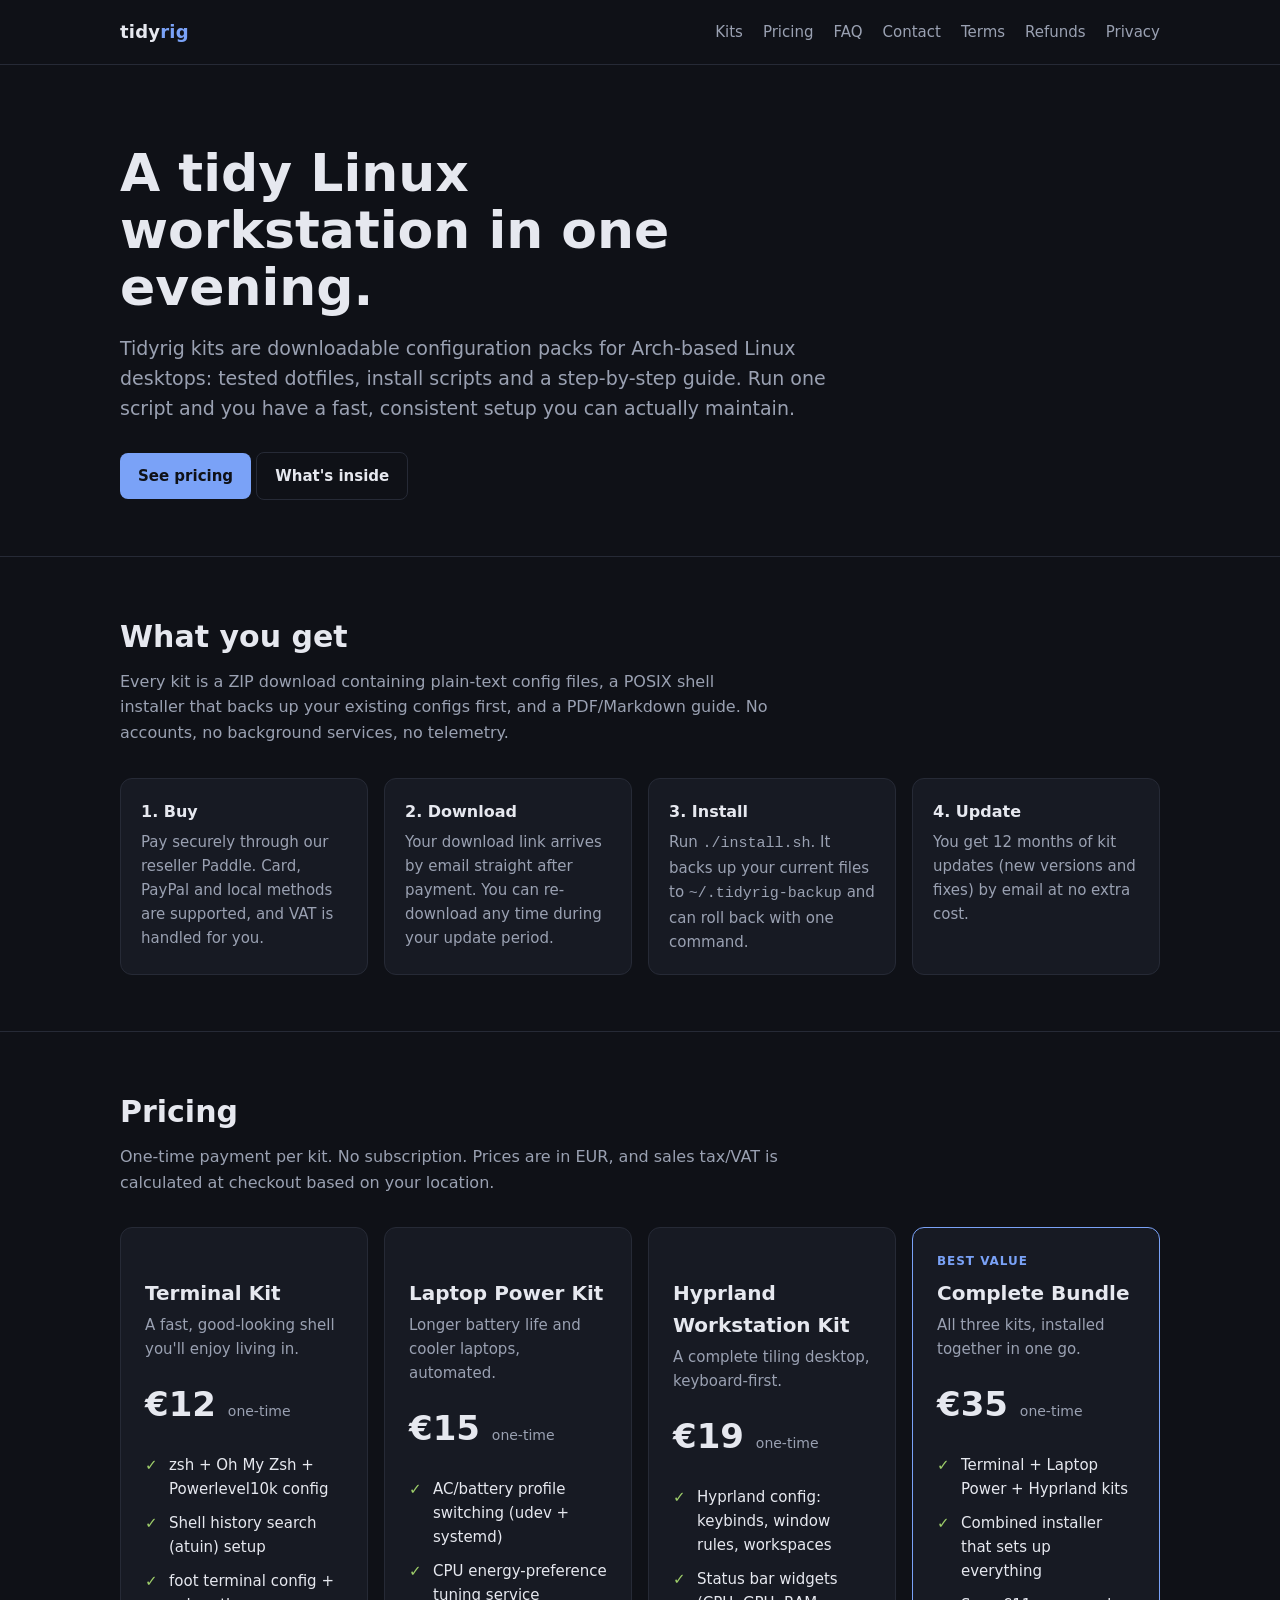
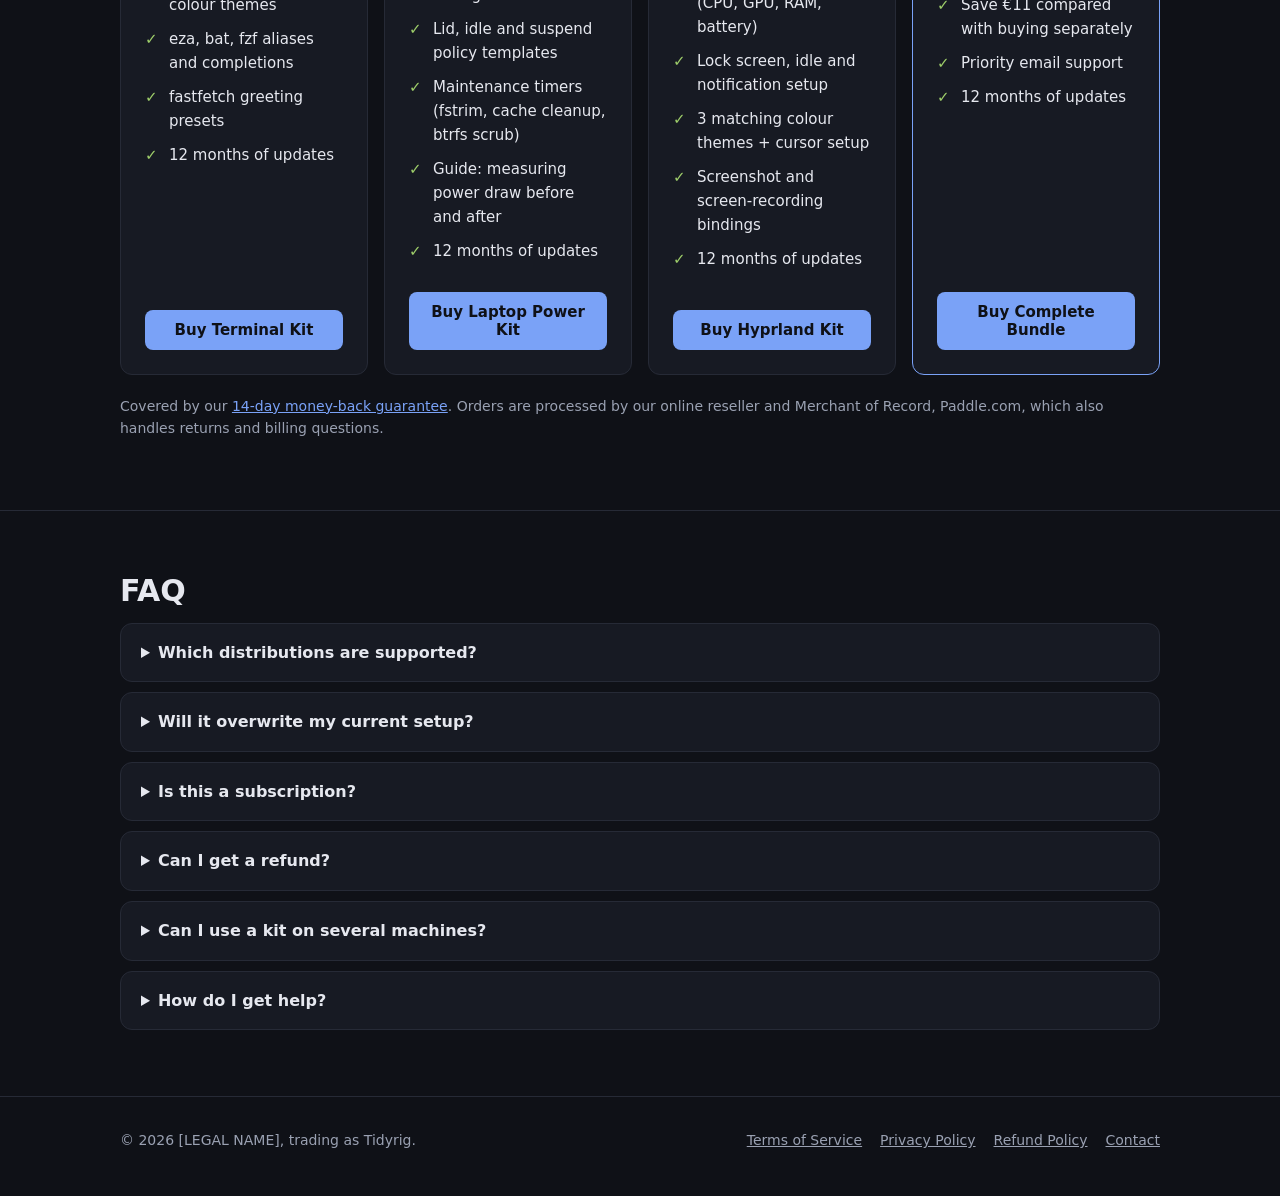
==== index.html @ 81fbdaa1 "Tidyrig storefront: kits, pricing, terms, privacy, refund, contact Co-Authored-By: Claude Opus 5.5 <" ====
<!doctype html>
<html lang="en">
<head>
<meta charset="utf-8">
<meta name="viewport" content="width=device-width, initial-scale=1">
<title>Tidyrig: ready-made Linux workstation setup kits</title>
<meta name="description" content="Downloadable, documented setup kits for Linux desktops: Hyprland workstation, terminal and laptop power configs, with install scripts.">
<link rel="stylesheet" href="style.css">
<link rel="icon" href="data:image/svg+xml,<svg xmlns='http://www.w3.org/2000/svg' viewBox='0 0 100 100'><rect width='100' height='100' rx='20' fill='%237aa2f7'/><text x='50' y='68' font-size='56' text-anchor='middle' font-family='monospace' fill='%230f1117'>t</text></svg>">
</head>
<body>
<header class="site">
  <div class="wrap">
    <a class="brand" href="index.html">tidy<span>rig</span></a>
    <nav class="top">
      <a href="#kits">Kits</a>
      <a href="#pricing">Pricing</a>
      <a href="#faq">FAQ</a>
      <a href="contact.html">Contact</a>
      <a href="terms.html">Terms</a>
      <a href="refund.html">Refunds</a>
      <a href="privacy.html">Privacy</a>
    </nav>
  </div>
</header>

<main>
  <div class="wrap hero">
    <h1>A tidy Linux workstation in one evening.</h1>
    <p class="lead">Tidyrig kits are downloadable configuration packs for Arch-based Linux desktops: tested dotfiles, install scripts and a step-by-step guide. Run one script and you have a fast, consistent setup you can actually maintain.</p>
    <a class="btn" href="#pricing">See pricing</a>
    <a class="btn ghost" href="#kits">What's inside</a>
  </div>

  <section id="kits">
    <div class="wrap">
      <h2>What you get</h2>
      <p class="sub">Every kit is a ZIP download containing plain-text config files, a POSIX shell installer that backs up your existing configs first, and a PDF/Markdown guide. No accounts, no background services, no telemetry.</p>
      <div class="steps">
        <div class="step"><b>1. Buy</b><p>Pay securely through our reseller Paddle. Card, PayPal and local methods are supported, and VAT is handled for you.</p></div>
        <div class="step"><b>2. Download</b><p>Your download link arrives by email straight after payment. You can re-download any time during your update period.</p></div>
        <div class="step"><b>3. Install</b><p>Run <span class="code">./install.sh</span>. It backs up your current files to <span class="code">~/.tidyrig-backup</span> and can roll back with one command.</p></div>
        <div class="step"><b>4. Update</b><p>You get 12 months of kit updates (new versions and fixes) by email at no extra cost.</p></div>
      </div>
    </div>
  </section>

  <section id="pricing">
    <div class="wrap">
      <h2>Pricing</h2>
      <p class="sub">One-time payment per kit. No subscription. Prices are in EUR, and sales tax/VAT is calculated at checkout based on your location.</p>
      <div class="grid">
        <div class="card">
          <div class="tag">&nbsp;</div>
          <h3>Terminal Kit</h3>
          <p class="desc">A fast, good-looking shell you'll enjoy living in.</p>
          <p class="price">€12 <small>one-time</small></p>
          <ul>
            <li>zsh + Oh My Zsh + Powerlevel10k config</li>
            <li>Shell history search (atuin) setup</li>
            <li>foot terminal config + colour themes</li>
            <li>eza, bat, fzf aliases and completions</li>
            <li>fastfetch greeting presets</li>
            <li>12 months of updates</li>
          </ul>
          <button class="btn" data-kit="terminal">Buy Terminal Kit</button>
        </div>
        <div class="card">
          <div class="tag">&nbsp;</div>
          <h3>Laptop Power Kit</h3>
          <p class="desc">Longer battery life and cooler laptops, automated.</p>
          <p class="price">€15 <small>one-time</small></p>
          <ul>
            <li>AC/battery profile switching (udev + systemd)</li>
            <li>CPU energy-preference tuning service</li>
            <li>Lid, idle and suspend policy templates</li>
            <li>Maintenance timers (fstrim, cache cleanup, btrfs scrub)</li>
            <li>Guide: measuring power draw before and after</li>
            <li>12 months of updates</li>
          </ul>
          <button class="btn" data-kit="power">Buy Laptop Power Kit</button>
        </div>
        <div class="card">
          <div class="tag">&nbsp;</div>
          <h3>Hyprland Workstation Kit</h3>
          <p class="desc">A complete tiling desktop, keyboard-first.</p>
          <p class="price">€19 <small>one-time</small></p>
          <ul>
            <li>Hyprland config: keybinds, window rules, workspaces</li>
            <li>Status bar widgets (CPU, GPU, RAM, battery)</li>
            <li>Lock screen, idle and notification setup</li>
            <li>3 matching colour themes + cursor setup</li>
            <li>Screenshot and screen-recording bindings</li>
            <li>12 months of updates</li>
          </ul>
          <button class="btn" data-kit="hyprland">Buy Hyprland Kit</button>
        </div>
        <div class="card featured">
          <div class="tag">Best value</div>
          <h3>Complete Bundle</h3>
          <p class="desc">All three kits, installed together in one go.</p>
          <p class="price">€35 <small>one-time</small></p>
          <ul>
            <li>Terminal + Laptop Power + Hyprland kits</li>
            <li>Combined installer that sets up everything</li>
            <li>Save €11 compared with buying separately</li>
            <li>Priority email support</li>
            <li>12 months of updates</li>
          </ul>
          <button class="btn" data-kit="bundle">Buy Complete Bundle</button>
        </div>
      </div>
      <p class="note">Covered by our <a href="refund.html">14-day money-back guarantee</a>. Orders are processed by our online reseller and Merchant of Record, Paddle.com, which also handles returns and billing questions.</p>
    </div>
  </section>

  <section id="faq">
    <div class="wrap">
      <h2>FAQ</h2>
      <details><summary>Which distributions are supported?</summary><p>The kits are built and tested on Arch Linux and Arch-based distributions (such as Omarchy, EndeavourOS and CachyOS). Most files work on other distributions, but the installer assumes <span class="code">pacman</span>.</p></details>
      <details><summary>Will it overwrite my current setup?</summary><p>No. The installer copies your existing files to <span class="code">~/.tidyrig-backup/&lt;date&gt;</span> before it changes anything, and <span class="code">./install.sh --restore</span> puts them back.</p></details>
      <details><summary>Is this a subscription?</summary><p>No. You pay once per kit. That includes 12 months of updates, and you keep the files forever.</p></details>
      <details><summary>Can I get a refund?</summary><p>Yes. Ask within 14 days of purchase for a full refund, no questions asked. See the <a href="refund.html">refund policy</a>.</p></details>
      <details><summary>Can I use a kit on several machines?</summary><p>Yes. Your personal licence covers all machines you personally use. See the <a href="terms.html">terms</a> for details.</p></details>
      <details><summary>How do I get help?</summary><p>Email us via the <a href="contact.html">contact page</a>. We usually reply within 2 business days.</p></details>
    </div>
  </section>
</main>

<footer class="site">
  <div class="wrap">
    <div>© 2026 [LEGAL NAME], trading as Tidyrig.</div>
    <nav>
      <a href="terms.html">Terms of Service</a>
      <a href="privacy.html">Privacy Policy</a>
      <a href="refund.html">Refund Policy</a>
      <a href="contact.html">Contact</a>
    </nav>
  </div>
</footer>
<script src="checkout.js"></script>
</body>
</html>
---- style.css ----
:root {
  --bg: #0f1117;
  --panel: #171a23;
  --line: #262a36;
  --text: #e6e8ef;
  --muted: #9aa1b2;
  --accent: #7aa2f7;
  --accent-ink: #0f1117;
  --ok: #9ece6a;
  --radius: 12px;
  --max: 1080px;
}
* { box-sizing: border-box; }
html { scroll-behavior: smooth; }
body {
  margin: 0;
  background: var(--bg);
  color: var(--text);
  font: 16px/1.6 ui-sans-serif, system-ui, -apple-system, "Segoe UI", Roboto, "Helvetica Neue", Arial, sans-serif;
}
a { color: var(--accent); }
.wrap { max-width: var(--max); margin: 0 auto; padding: 0 20px; }

/* header */
header.site { border-bottom: 1px solid var(--line); }
header.site .wrap { display: flex; align-items: center; justify-content: space-between; gap: 16px; height: 64px; }
.brand { color: var(--text); text-decoration: none; font-weight: 700; font-size: 18px; letter-spacing: .2px; }
.brand span { color: var(--accent); }
nav.top { display: flex; gap: 20px; flex-wrap: wrap; }
nav.top a { color: var(--muted); text-decoration: none; font-size: 15px; }
nav.top a:hover { color: var(--text); }

/* hero */
.hero { padding: 80px 20px 56px; }
.hero h1 { font-size: clamp(32px, 5vw, 52px); line-height: 1.1; margin: 0 0 16px; max-width: 16ch; }
.hero p.lead { color: var(--muted); font-size: 19px; max-width: 60ch; margin: 0 0 28px; }
.code { font-family: ui-monospace, "JetBrains Mono", Menlo, Consolas, monospace; }

.btn {
  display: inline-block; border: 0; cursor: pointer;
  background: var(--accent); color: var(--accent-ink);
  padding: 11px 18px; border-radius: 8px; font-weight: 600; font-size: 15px;
  text-decoration: none; font-family: inherit;
}
.btn:hover { filter: brightness(1.08); }
.btn.ghost { background: transparent; color: var(--text); border: 1px solid var(--line); }

section { padding: 56px 0; border-top: 1px solid var(--line); }
section h2 { font-size: 30px; margin: 0 0 8px; }
section p.sub { color: var(--muted); margin: 0 0 32px; max-width: 65ch; }

/* steps */
.steps { display: grid; grid-template-columns: repeat(auto-fit, minmax(220px, 1fr)); gap: 16px; }
.step { background: var(--panel); border: 1px solid var(--line); border-radius: var(--radius); padding: 20px; }
.step b { display: block; margin-bottom: 6px; }
.step p { margin: 0; color: var(--muted); font-size: 15px; }

/* pricing */
.grid { display: grid; grid-template-columns: repeat(auto-fit, minmax(240px, 1fr)); gap: 16px; }
.card {
  background: var(--panel); border: 1px solid var(--line); border-radius: var(--radius);
  padding: 24px; display: flex; flex-direction: column;
}
.card.featured { border-color: var(--accent); }
.card .tag { font-size: 12px; text-transform: uppercase; letter-spacing: .08em; color: var(--accent); font-weight: 700; min-height: 18px; }
.card h3 { margin: 6px 0 4px; font-size: 20px; }
.card .desc { color: var(--muted); font-size: 15px; margin: 0 0 16px; }
.price { font-size: 34px; font-weight: 700; margin: 0; }
.price small { font-size: 14px; color: var(--muted); font-weight: 400; }
.card ul { list-style: none; padding: 0; margin: 16px 0 24px; font-size: 15px; flex: 1; }
.card li { padding: 5px 0 5px 24px; position: relative; }
.card li::before { content: "✓"; position: absolute; left: 0; color: var(--ok); font-weight: 700; }
.card .btn { text-align: center; }
.note { color: var(--muted); font-size: 14px; margin-top: 20px; }

/* faq */
details { background: var(--panel); border: 1px solid var(--line); border-radius: var(--radius); padding: 16px 20px; margin-bottom: 10px; }
summary { cursor: pointer; font-weight: 600; }
details p { color: var(--muted); margin: 10px 0 0; }

/* legal pages */
.legal { padding: 56px 0 72px; max-width: 760px; }
.legal h1 { font-size: 36px; margin: 0 0 4px; }
.legal .updated { color: var(--muted); margin: 0 0 32px; }
.legal h2 { font-size: 21px; margin: 32px 0 8px; }
.legal p, .legal li { color: #cfd3de; }

/* footer */
footer.site { border-top: 1px solid var(--line); padding: 32px 0 48px; color: var(--muted); font-size: 14px; }
footer.site .wrap { display: flex; justify-content: space-between; gap: 20px; flex-wrap: wrap; }
footer.site nav { display: flex; gap: 18px; flex-wrap: wrap; }
footer.site a { color: var(--muted); }
footer.site a:hover { color: var(--text); }

@media (max-width: 720px) {
  header.site .wrap { height: auto; flex-direction: column; align-items: flex-start; padding-top: 14px; padding-bottom: 14px; gap: 8px; }
  nav.top { gap: 6px 16px; }
  .hero { padding-top: 48px; }
}
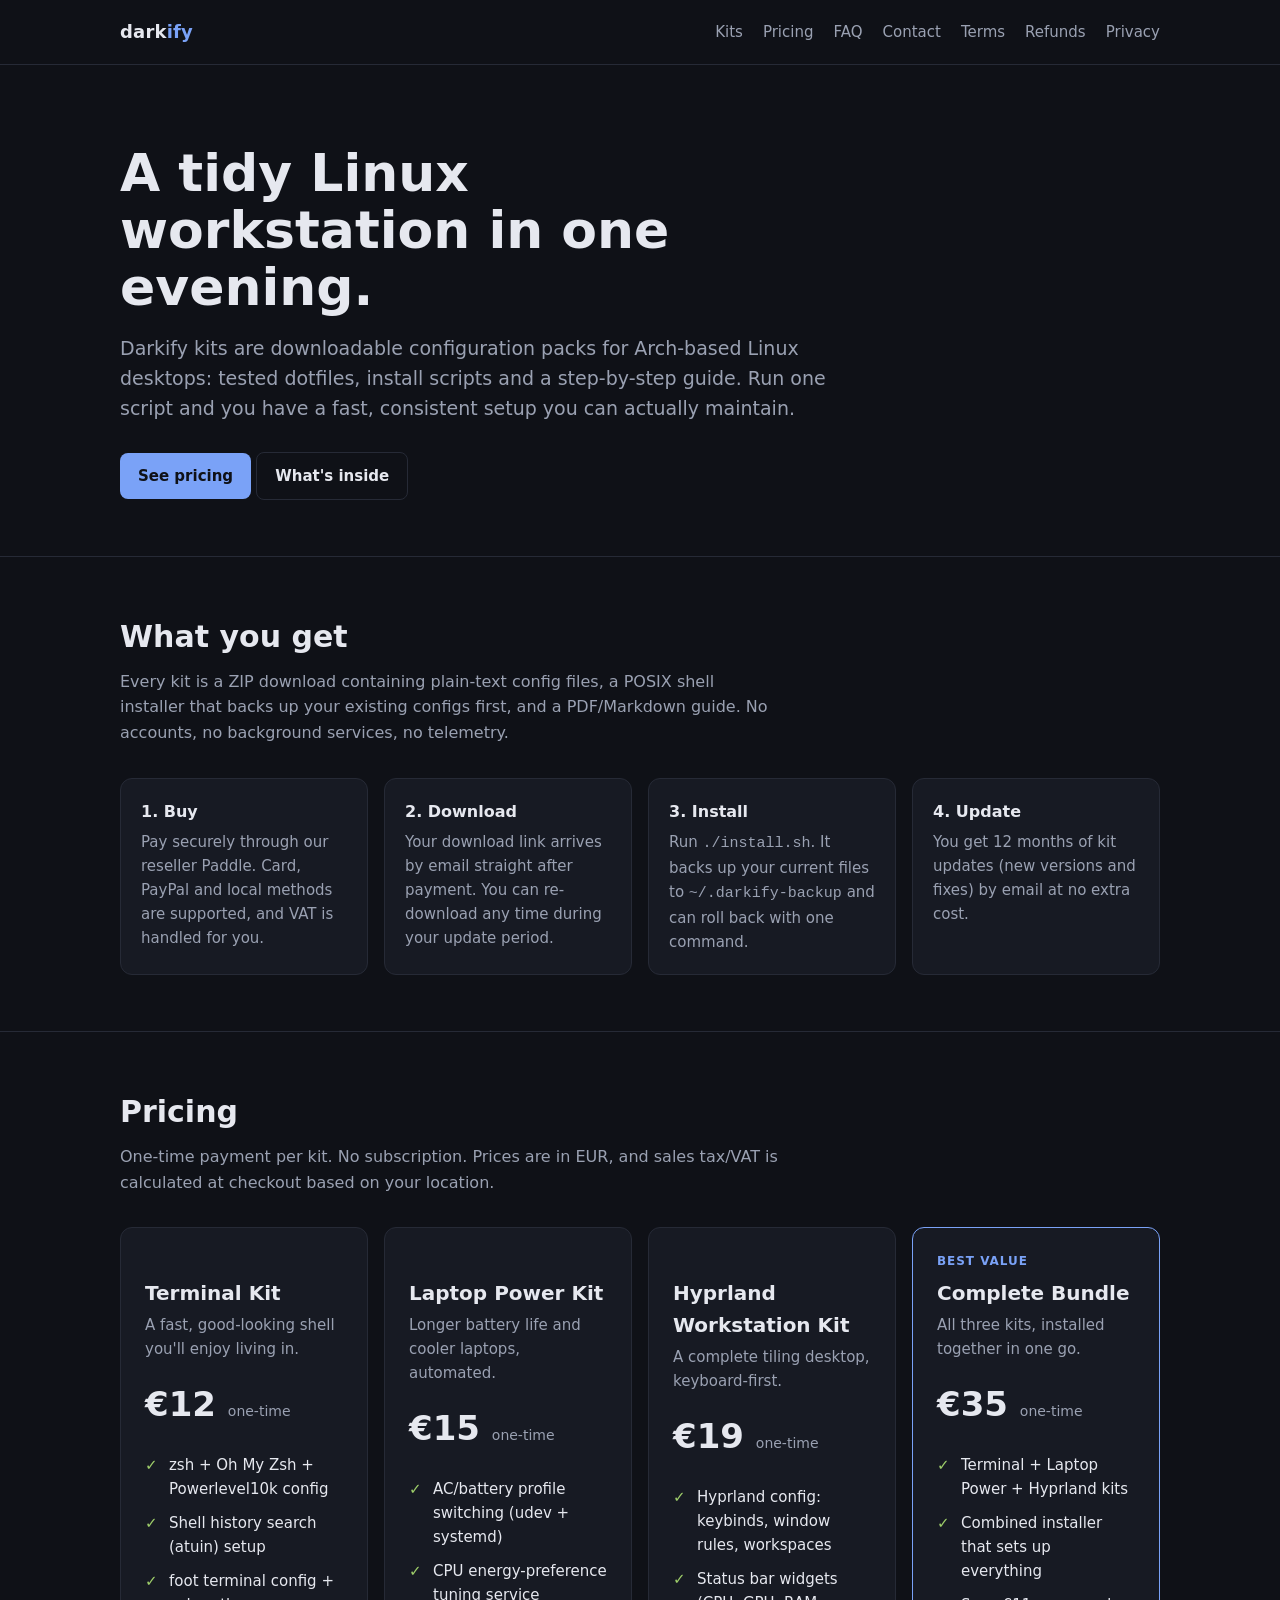
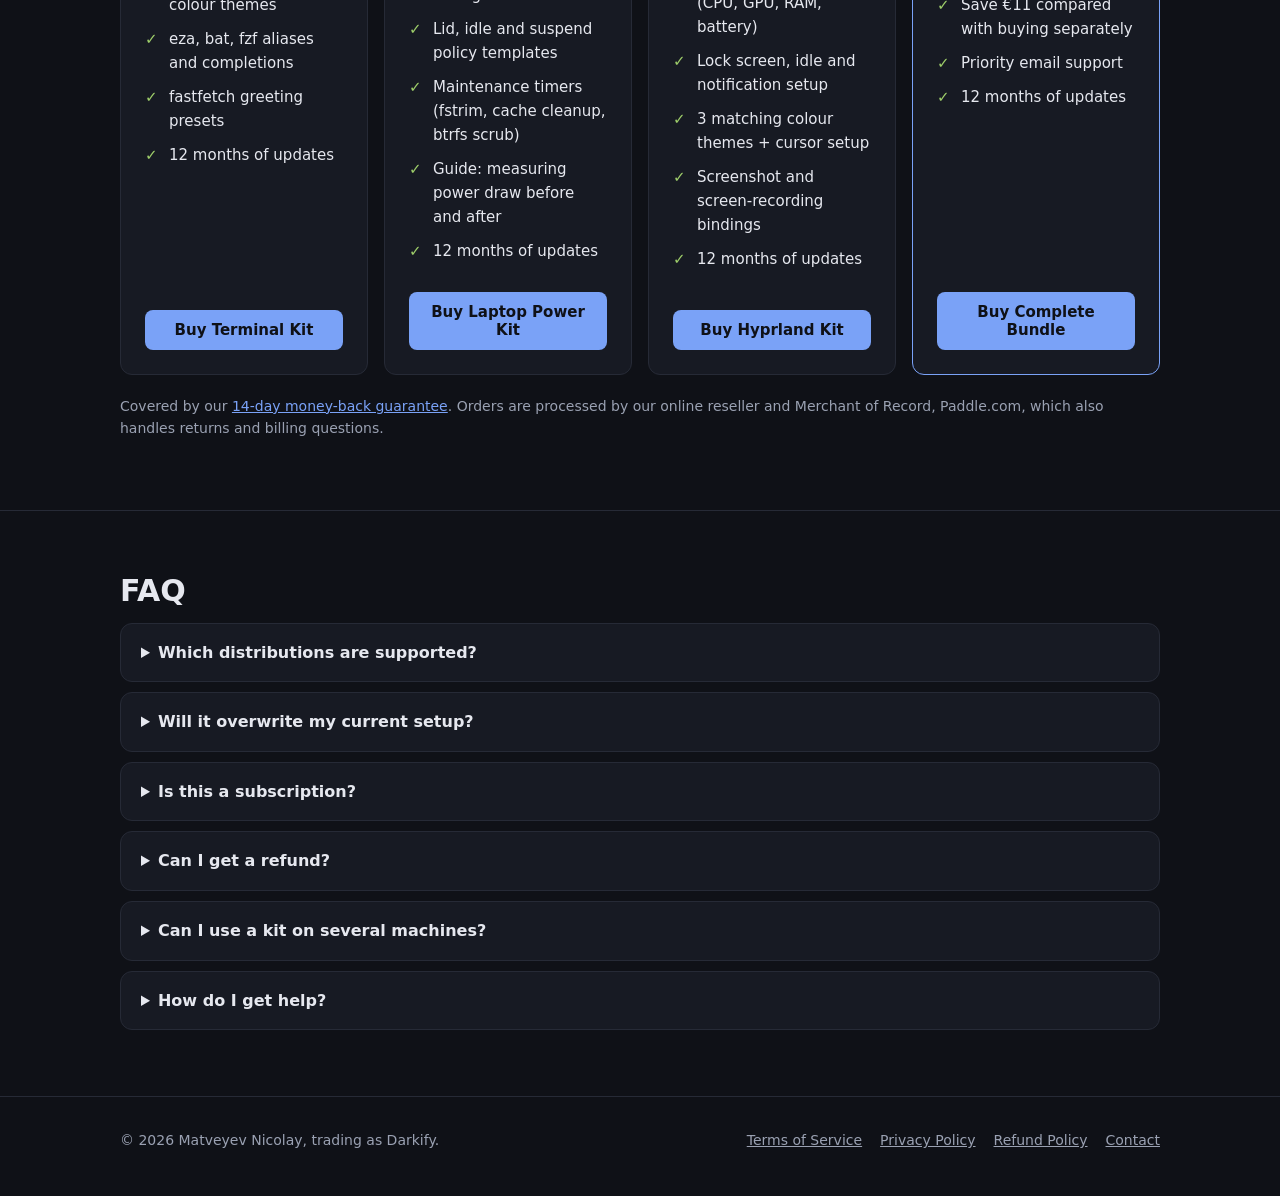
==== commit a245bfbf: "Rebrand to Darkify, fill business details, add CNAME Co-Authored-By: Claude Opus 5.5 <noreply@anthro" ====
--- a/index.html
+++ b/index.html
@@ -3,7 +3,7 @@
 <head>
 <meta charset="utf-8">
 <meta name="viewport" content="width=device-width, initial-scale=1">
-<title>Tidyrig: ready-made Linux workstation setup kits</title>
+<title>Darkify: ready-made Linux workstation setup kits</title>
 <meta name="description" content="Downloadable, documented setup kits for Linux desktops: Hyprland workstation, terminal and laptop power configs, with install scripts.">
 <link rel="stylesheet" href="style.css">
 <link rel="icon" href="data:image/svg+xml,<svg xmlns='http://www.w3.org/2000/svg' viewBox='0 0 100 100'><rect width='100' height='100' rx='20' fill='%237aa2f7'/><text x='50' y='68' font-size='56' text-anchor='middle' font-family='monospace' fill='%230f1117'>t</text></svg>">
@@ -11,7 +11,7 @@
 <body>
 <header class="site">
   <div class="wrap">
-    <a class="brand" href="index.html">tidy<span>rig</span></a>
+    <a class="brand" href="index.html">dark<span>ify</span></a>
     <nav class="top">
       <a href="#kits">Kits</a>
       <a href="#pricing">Pricing</a>
@@ -27,7 +27,7 @@
 <main>
   <div class="wrap hero">
     <h1>A tidy Linux workstation in one evening.</h1>
-    <p class="lead">Tidyrig kits are downloadable configuration packs for Arch-based Linux desktops: tested dotfiles, install scripts and a step-by-step guide. Run one script and you have a fast, consistent setup you can actually maintain.</p>
+    <p class="lead">Darkify kits are downloadable configuration packs for Arch-based Linux desktops: tested dotfiles, install scripts and a step-by-step guide. Run one script and you have a fast, consistent setup you can actually maintain.</p>
     <a class="btn" href="#pricing">See pricing</a>
     <a class="btn ghost" href="#kits">What's inside</a>
   </div>
@@ -39,7 +39,7 @@
       <div class="steps">
         <div class="step"><b>1. Buy</b><p>Pay securely through our reseller Paddle. Card, PayPal and local methods are supported, and VAT is handled for you.</p></div>
         <div class="step"><b>2. Download</b><p>Your download link arrives by email straight after payment. You can re-download any time during your update period.</p></div>
-        <div class="step"><b>3. Install</b><p>Run <span class="code">./install.sh</span>. It backs up your current files to <span class="code">~/.tidyrig-backup</span> and can roll back with one command.</p></div>
+        <div class="step"><b>3. Install</b><p>Run <span class="code">./install.sh</span>. It backs up your current files to <span class="code">~/.darkify-backup</span> and can roll back with one command.</p></div>
         <div class="step"><b>4. Update</b><p>You get 12 months of kit updates (new versions and fixes) by email at no extra cost.</p></div>
       </div>
     </div>
@@ -118,7 +118,7 @@
     <div class="wrap">
       <h2>FAQ</h2>
       <details><summary>Which distributions are supported?</summary><p>The kits are built and tested on Arch Linux and Arch-based distributions (such as Omarchy, EndeavourOS and CachyOS). Most files work on other distributions, but the installer assumes <span class="code">pacman</span>.</p></details>
-      <details><summary>Will it overwrite my current setup?</summary><p>No. The installer copies your existing files to <span class="code">~/.tidyrig-backup/&lt;date&gt;</span> before it changes anything, and <span class="code">./install.sh --restore</span> puts them back.</p></details>
+      <details><summary>Will it overwrite my current setup?</summary><p>No. The installer copies your existing files to <span class="code">~/.darkify-backup/&lt;date&gt;</span> before it changes anything, and <span class="code">./install.sh --restore</span> puts them back.</p></details>
       <details><summary>Is this a subscription?</summary><p>No. You pay once per kit. That includes 12 months of updates, and you keep the files forever.</p></details>
       <details><summary>Can I get a refund?</summary><p>Yes. Ask within 14 days of purchase for a full refund, no questions asked. See the <a href="refund.html">refund policy</a>.</p></details>
       <details><summary>Can I use a kit on several machines?</summary><p>Yes. Your personal licence covers all machines you personally use. See the <a href="terms.html">terms</a> for details.</p></details>
@@ -129,7 +129,7 @@
 
 <footer class="site">
   <div class="wrap">
-    <div>© 2026 [LEGAL NAME], trading as Tidyrig.</div>
+    <div>© 2026 Matveyev Nicolay, trading as Darkify.</div>
     <nav>
       <a href="terms.html">Terms of Service</a>
       <a href="privacy.html">Privacy Policy</a>
